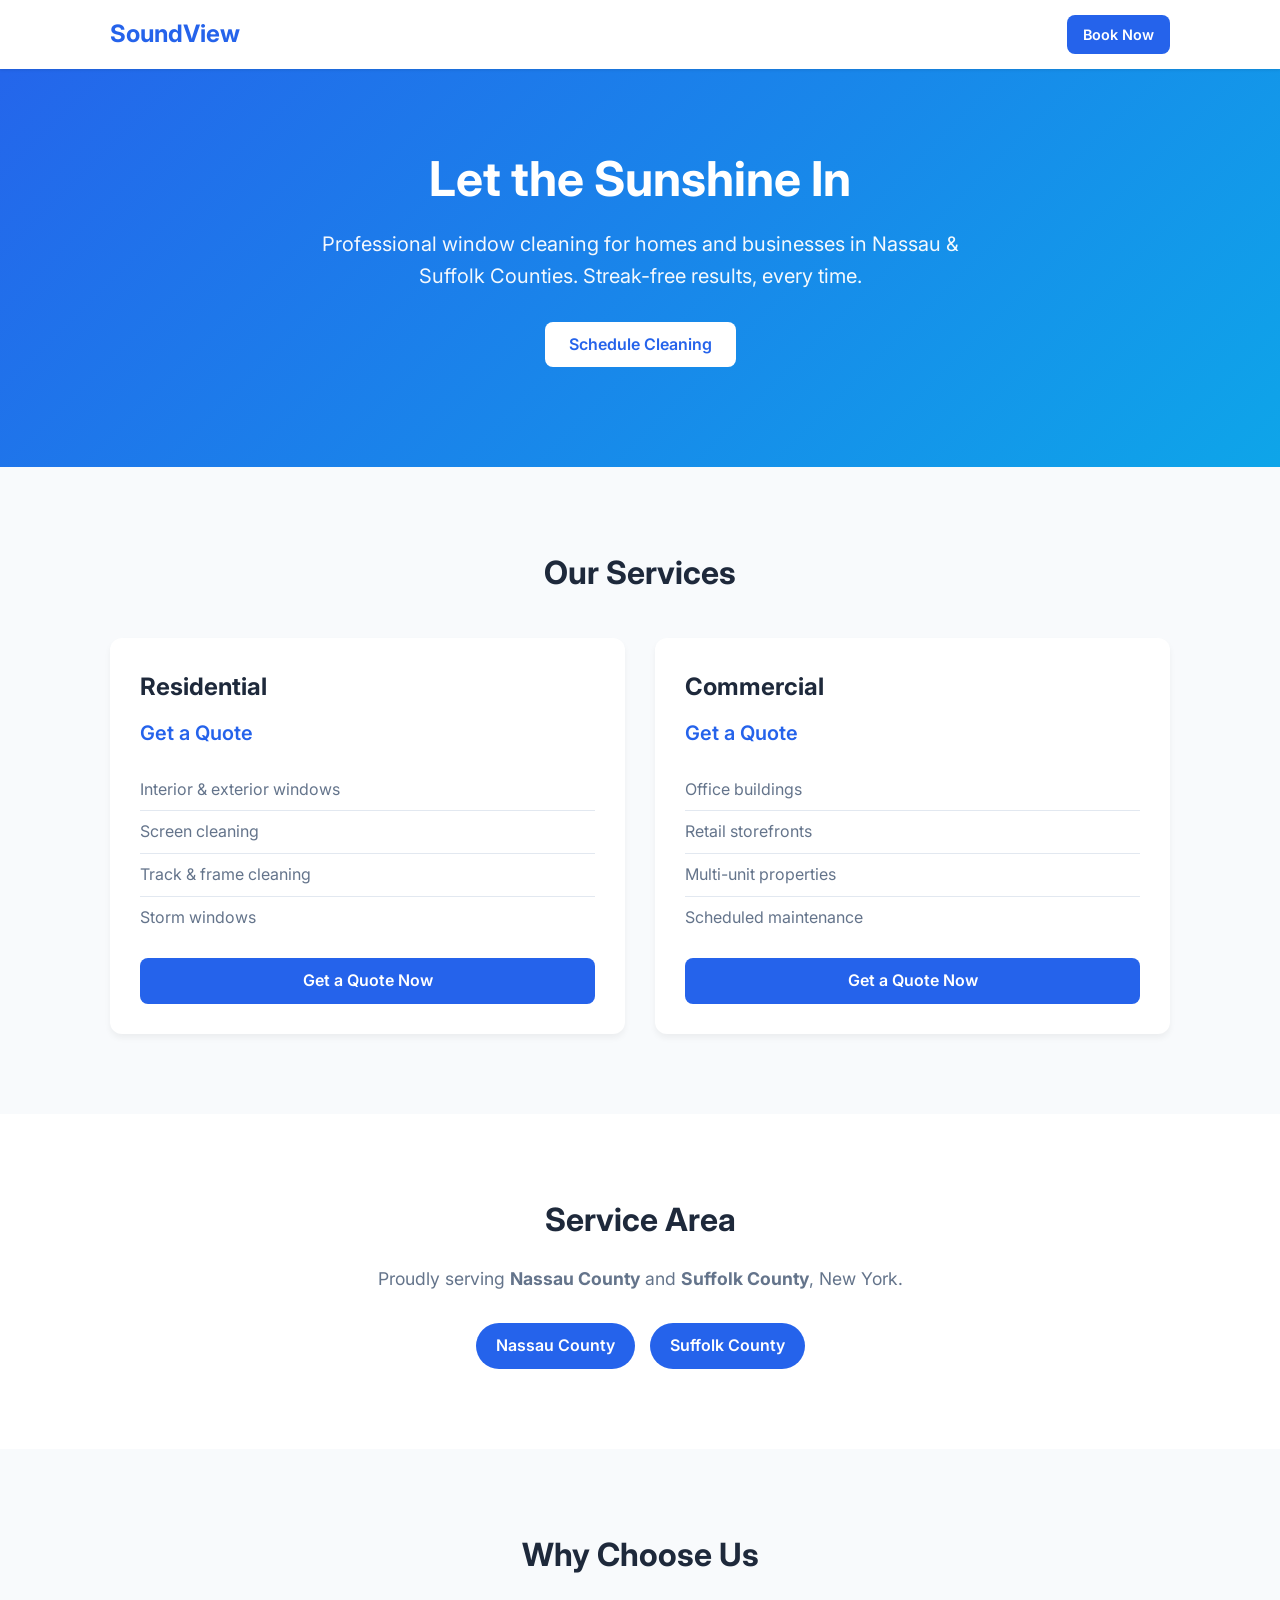
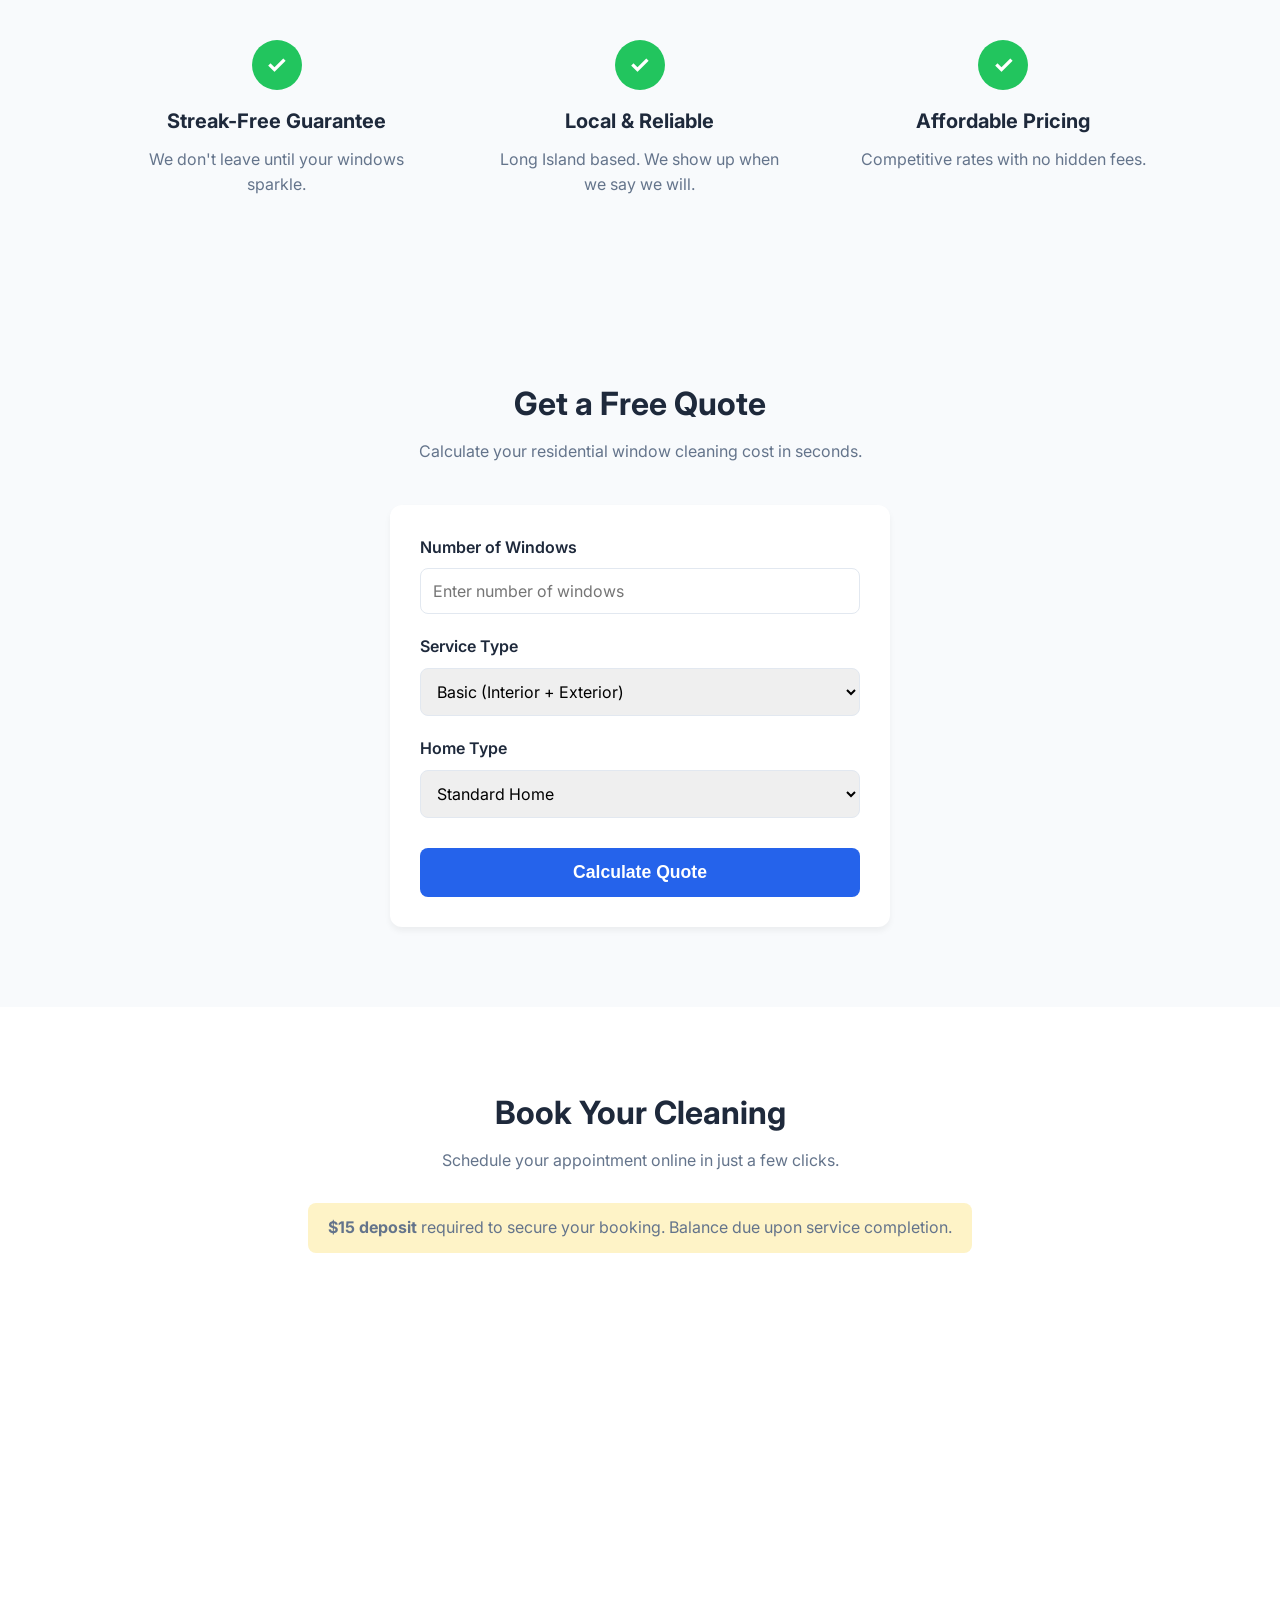
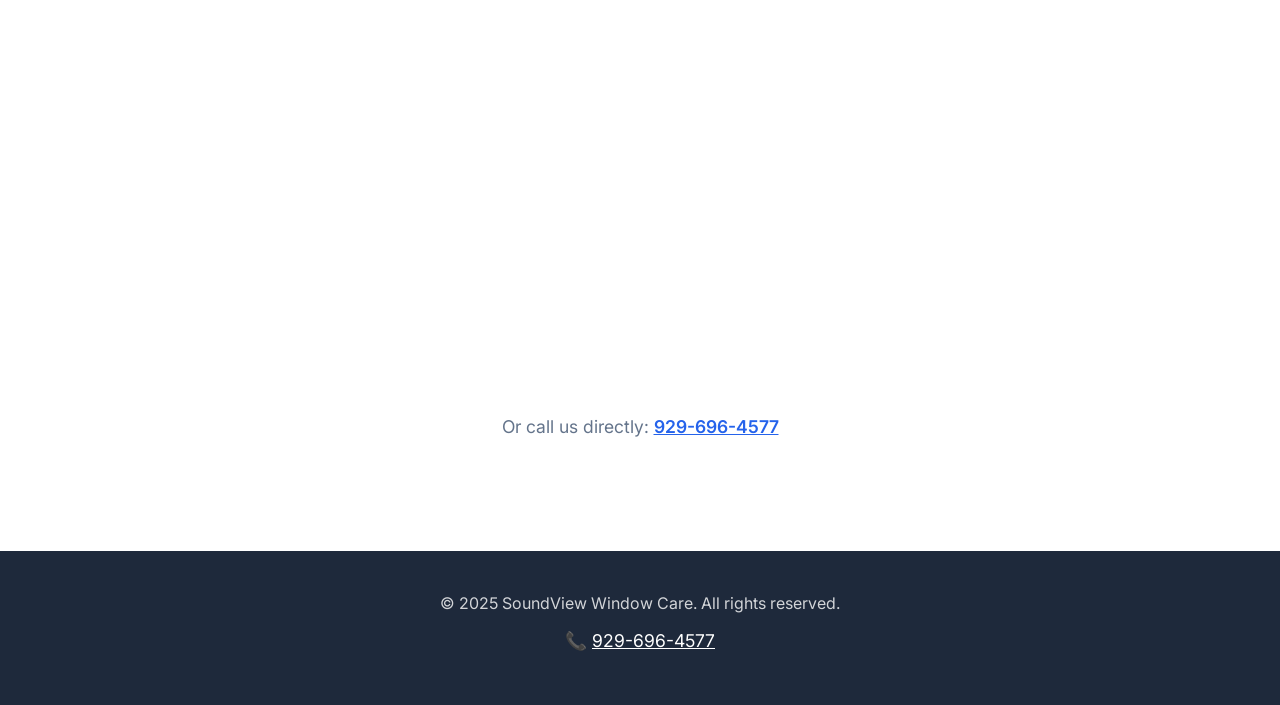
==== index.html @ dafa9735 "Add website source, renamed to SoundView Window Care Adds the actual site (index.html + styles.css)," ====
<!DOCTYPE html>
<html lang="en">
<head>
    <meta charset="UTF-8">
    <meta name="viewport" content="width=device-width, initial-scale=1.0">
    <title>SoundView Window Care | Long Island</title>
    <meta name="description" content="Professional window cleaning services in Nassau & Suffolk Counties. Crystal clear windows, streak-free results. Book online today!">
    <link rel="stylesheet" href="styles.css">
    <link rel="preconnect" href="https://fonts.googleapis.com">
    <link rel="preconnect" href="https://fonts.gstatic.com" crossorigin>
    <link href="https://fonts.googleapis.com/css2?family=Inter:wght@400;600;700&display=swap" rel="stylesheet">
</head>
<body>
    <header>
        <nav>
            <div class="logo">SoundView</div>
            <a href="#book" class="btn btn-small">Book Now</a>
        </nav>
    </header>

    <section class="hero">
        <div class="hero-content">
            <h1>Let the Sunshine In</h1>
            <p>Professional window cleaning for homes and businesses in Nassau & Suffolk Counties. Streak-free results, every time.</p>
            <a href="#book" class="btn btn-primary">Schedule Cleaning</a>
        </div>
    </section>

    <section class="services">
        <div class="container">
            <h2>Our Services</h2>
            <div class="service-grid">
                <div class="service-card">
                    <h3>Residential</h3>
                    <p class="price">Get a Quote</p>
                    <ul>
                        <li>Interior & exterior windows</li>
                        <li>Screen cleaning</li>
                        <li>Track & frame cleaning</li>
                        <li>Storm windows</li>
                    </ul>
                    <a href="#quote" class="btn btn-primary">Get a Quote Now</a>
                </div>
                <div class="service-card">
                    <h3>Commercial</h3>
                    <p class="price">Get a Quote</p>
                    <ul>
                        <li>Office buildings</li>
                        <li>Retail storefronts</li>
                        <li>Multi-unit properties</li>
                        <li>Scheduled maintenance</li>
                    </ul>
                    <a href="#quote" class="btn btn-primary">Get a Quote Now</a>
                </div>
            </div>
        </div>
    </section>

    <section class="areas">
        <div class="container">
            <h2>Service Area</h2>
            <p class="area-text">Proudly serving <strong>Nassau County</strong> and <strong>Suffolk County</strong>, New York.</p>
            <div class="areas-list">
                <span>Nassau County</span>
                <span>Suffolk County</span>
            </div>
        </div>
    </section>

    <section class="why-us">
        <div class="container">
            <h2>Why Choose Us</h2>
            <div class="features">
                <div class="feature">
                    <div class="feature-icon">✓</div>
                    <h3>Streak-Free Guarantee</h3>
                    <p>We don't leave until your windows sparkle.</p>
                </div>
                <div class="feature">
                    <div class="feature-icon">✓</div>
                    <h3>Local & Reliable</h3>
                    <p>Long Island based. We show up when we say we will.</p>
                </div>
                <div class="feature">
                    <div class="feature-icon">✓</div>
                    <h3>Affordable Pricing</h3>
                    <p>Competitive rates with no hidden fees.</p>
                </div>
            </div>
        </div>
    </section>

    <section id="quote" class="quote">
        <div class="container">
            <h2>Get a Free Quote</h2>
            <p>Calculate your residential window cleaning cost in seconds.</p>
            
            <div class="quote-form">
                <div class="form-group">
                    <label for="windowCount">Number of Windows</label>
                    <input type="number" id="windowCount" min="1" placeholder="Enter number of windows">
                </div>
                
                <div class="form-group">
                    <label for="serviceType">Service Type</label>
                    <select id="serviceType">
                        <option value="basic">Basic (Interior + Exterior)</option>
                        <option value="screens">Basic + Screen Cleaning</option>
                        <option value="full">Full Service (Windows + Screens + Tracks + Frames)</option>
                    </select>
                </div>
                
                <div class="form-group">
                    <label for="homeType">Home Type</label>
                    <select id="homeType">
                        <option value="standard">Standard Home</option>
                        <option value="colonial">Colonial (2+ floors)</option>
                        <option value="apartment">Apartment/Condo</option>
                    </select>
                </div>
                
                <button type="button" class="btn btn-primary" onclick="calculateQuote()">Calculate Quote</button>
                
                <div id="quoteResult" class="quote-result" style="display: none;">
                    <h3>Your Estimated Price: <span id="quotePrice">$0</span></h3>
                    <p>This is an estimate. Final price may vary based on condition.</p>
                    <a href="#book" class="btn btn-primary">Book Now</a>
                </div>
            </div>
        </div>
    </section>

    <section id="book" class="booking">
        <div class="container">
            <h2>Book Your Cleaning</h2>
            <p>Schedule your appointment online in just a few clicks.</p>
            <p class="booking-note"><strong>$15 deposit</strong> required to secure your booking. Balance due upon service completion.</p>
            <div class="calendly-embed">
                <!-- Calendly inline widget begin -->
                <div class="calendly-inline-widget" data-url="https://calendly.com/jonclaudferreira/window-cleaning-clone" style="min-width:320px;height:700px;"></div>
                <script type="text/javascript" src="https://assets.calendly.com/assets/external/widget.js" async></script>
                <!-- Calendly inline widget end -->
            </div>
            <p class="alt-booking">Or call us directly: <a href="tel:9296964577">929-696-4577</a></p>
        </div>
    </section>

    <footer>
        <div class="container">
            <p>&copy; 2025 SoundView Window Care. All rights reserved.</p>
            <p class="contact">📞 <a href="tel:9296964577">929-696-4577</a></p>
        </div>
    </footer>

    <script>
        function calculateQuote() {
            const windows = parseInt(document.getElementById('windowCount').value) || 0;
            const serviceType = document.getElementById('serviceType').value;
            const homeType = document.getElementById('homeType').value;
            
            if (windows < 1) {
                alert('Please enter the number of windows');
                return;
            }
            
            // Base price per window
            let pricePerWindow = 10;
            
            // Service type adjustments
            if (serviceType === 'screens') {
                pricePerWindow += 3;
            } else if (serviceType === 'full') {
                pricePerWindow += 6;
            }
            
            // Home type adjustments
            if (homeType === 'colonial') {
                pricePerWindow += 2;
            } else if (homeType === 'apartment') {
                pricePerWindow -= 2;
            }
            
            // Calculate total
            let total = windows * pricePerWindow;
            
            // Apply minimum
            if (total < 75) {
                total = 75;
            }
            
            // Bulk discount
            if (windows >= 20) {
                total = total * 0.9; // 10% off
            }
            
            document.getElementById('quotePrice').textContent = '$' + total.toFixed(0);
            document.getElementById('quoteResult').style.display = 'block';
        }
    </script>
</body>
</html>
---- styles.css ----
* {
    margin: 0;
    padding: 0;
    box-sizing: border-box;
}

:root {
    --primary: #2563eb;
    --primary-dark: #1d4ed8;
    --secondary: #0ea5e9;
    --dark: #1e293b;
    --light: #f8fafc;
    --white: #ffffff;
    --gray: #64748b;
    --success: #22c55e;
}

body {
    font-family: 'Inter', -apple-system, BlinkMacSystemFont, sans-serif;
    line-height: 1.6;
    color: var(--dark);
    background: var(--white);
}

.container {
    max-width: 1100px;
    margin: 0 auto;
    padding: 0 20px;
}

/* Header */
header {
    background: var(--white);
    box-shadow: 0 1px 3px rgba(0,0,0,0.1);
    position: fixed;
    width: 100%;
    top: 0;
    z-index: 100;
}

nav {
    max-width: 1100px;
    margin: 0 auto;
    padding: 15px 20px;
    display: flex;
    justify-content: space-between;
    align-items: center;
}

.logo {
    font-size: 1.5rem;
    font-weight: 700;
    color: var(--primary);
}

.btn {
    display: inline-block;
    padding: 10px 24px;
    border-radius: 8px;
    text-decoration: none;
    font-weight: 600;
    transition: all 0.2s;
    border: none;
    cursor: pointer;
}

.btn-primary {
    background: var(--primary);
    color: var(--white);
}

.btn-primary:hover {
    background: var(--primary-dark);
    transform: translateY(-1px);
}

.btn-small {
    background: var(--primary);
    color: var(--white);
    padding: 8px 16px;
    font-size: 0.9rem;
}

/* Hero */
.hero {
    background: linear-gradient(135deg, var(--primary) 0%, var(--secondary) 100%);
    padding: 150px 20px 100px;
    text-align: center;
    color: var(--white);
}

.hero-content {
    max-width: 700px;
    margin: 0 auto;
}

.hero h1 {
    font-size: 3rem;
    font-weight: 700;
    margin-bottom: 20px;
    line-height: 1.2;
}

.hero p {
    font-size: 1.25rem;
    opacity: 0.95;
    margin-bottom: 30px;
}

.hero .btn-primary {
    background: var(--white);
    color: var(--primary);
}

.hero .btn-primary:hover {
    background: var(--light);
    transform: translateY(-1px);
}

/* Services */
.services {
    padding: 80px 20px;
    background: var(--light);
}

.services h2 {
    text-align: center;
    font-size: 2rem;
    margin-bottom: 40px;
    color: var(--dark);
}

.service-grid {
    display: grid;
    grid-template-columns: repeat(auto-fit, minmax(300px, 1fr));
    gap: 30px;
}

.service-card {
    background: var(--white);
    padding: 30px;
    border-radius: 12px;
    box-shadow: 0 4px 6px rgba(0,0,0,0.05);
}

.service-card h3 {
    font-size: 1.5rem;
    margin-bottom: 10px;
    color: var(--dark);
}

.service-card .price {
    font-size: 1.25rem;
    color: var(--primary);
    font-weight: 600;
    margin-bottom: 20px;
}

.service-card ul {
    list-style: none;
}

.service-card ul li {
    padding: 8px 0;
    border-bottom: 1px solid #e2e8f0;
    color: var(--gray);
}

.service-card ul li:last-child {
    border-bottom: none;
}

.service-card .btn {
    display: block;
    text-align: center;
    margin-top: 20px;
}

/* Areas */
.areas {
    padding: 80px 20px;
    text-align: center;
}

.areas h2 {
    font-size: 2rem;
    margin-bottom: 20px;
}

.area-text {
    font-size: 1.1rem;
    color: var(--gray);
    margin-bottom: 30px;
}

.areas-list {
    display: flex;
    justify-content: center;
    gap: 15px;
    flex-wrap: wrap;
}

.areas-list span {
    background: var(--primary);
    color: var(--white);
    padding: 10px 20px;
    border-radius: 25px;
    font-weight: 600;
}

/* Why Us */
.why-us {
    padding: 80px 20px;
    background: var(--light);
}

.why-us h2 {
    text-align: center;
    font-size: 2rem;
    margin-bottom: 40px;
}

.features {
    display: grid;
    grid-template-columns: repeat(auto-fit, minmax(250px, 1fr));
    gap: 30px;
}

.feature {
    text-align: center;
    padding: 20px;
}

.feature-icon {
    width: 50px;
    height: 50px;
    background: var(--success);
    color: var(--white);
    border-radius: 50%;
    display: flex;
    align-items: center;
    justify-content: center;
    font-size: 1.5rem;
    font-weight: 700;
    margin: 0 auto 15px;
}

.feature h3 {
    font-size: 1.25rem;
    margin-bottom: 10px;
}

.feature p {
    color: var(--gray);
}

/* Booking */
.booking {
    padding: 80px 20px;
    text-align: center;
}

.booking h2 {
    font-size: 2rem;
    margin-bottom: 10px;
}

.booking > .container > p {
    color: var(--gray);
    margin-bottom: 30px;
}

.calendly-embed {
    max-width: 100%;
    margin: 0 auto 30px;
}

.alt-booking {
    font-size: 1.1rem;
}

.alt-booking a {
    color: var(--primary);
    font-weight: 600;
}

/* Quote Section */
.quote {
    padding: 80px 20px;
    background: var(--light);
}

.quote h2 {
    text-align: center;
    font-size: 2rem;
    margin-bottom: 10px;
}

.quote > .container > p {
    text-align: center;
    color: var(--gray);
    margin-bottom: 40px;
}

.quote-form {
    max-width: 500px;
    margin: 0 auto;
    background: var(--white);
    padding: 30px;
    border-radius: 12px;
    box-shadow: 0 4px 6px rgba(0,0,0,0.05);
}

.form-group {
    margin-bottom: 20px;
}

.form-group label {
    display: block;
    font-weight: 600;
    margin-bottom: 8px;
    color: var(--dark);
}

.form-group input,
.form-group select {
    width: 100%;
    padding: 12px;
    border: 1px solid #e2e8f0;
    border-radius: 8px;
    font-size: 1rem;
    font-family: inherit;
}

.form-group input:focus,
.form-group select:focus {
    outline: none;
    border-color: var(--primary);
    box-shadow: 0 0 0 3px rgba(37, 99, 235, 0.1);
}

.quote-form .btn {
    width: 100%;
    padding: 14px;
    font-size: 1.1rem;
    margin-top: 10px;
}

.quote-result {
    margin-top: 30px;
    padding: 20px;
    background: #dcfce7;
    border-radius: 8px;
    text-align: center;
}

.quote-result h3 {
    color: #166534;
    font-size: 1.5rem;
    margin-bottom: 10px;
}

.quote-result p {
    color: #166534;
    margin-bottom: 15px;
}

.booking-note {
    background: #fef3c7;
    color: #92400e;
    padding: 12px 20px;
    border-radius: 8px;
    display: inline-block;
    margin-bottom: 20px;
    font-size: 1rem;
}

/* Footer */
footer {
    background: var(--dark);
    color: var(--white);
    padding: 40px 20px;
    text-align: center;
}

footer p {
    opacity: 0.8;
    margin-bottom: 10px;
}

footer .contact {
    font-size: 1.1rem;
    opacity: 1;
}

footer a {
    color: var(--white);
}

/* Responsive */
@media (max-width: 768px) {
    .hero h1 {
        font-size: 2rem;
    }
    
    .hero p {
        font-size: 1rem;
    }
    
    .service-grid {
        grid-template-columns: 1fr;
    }
}
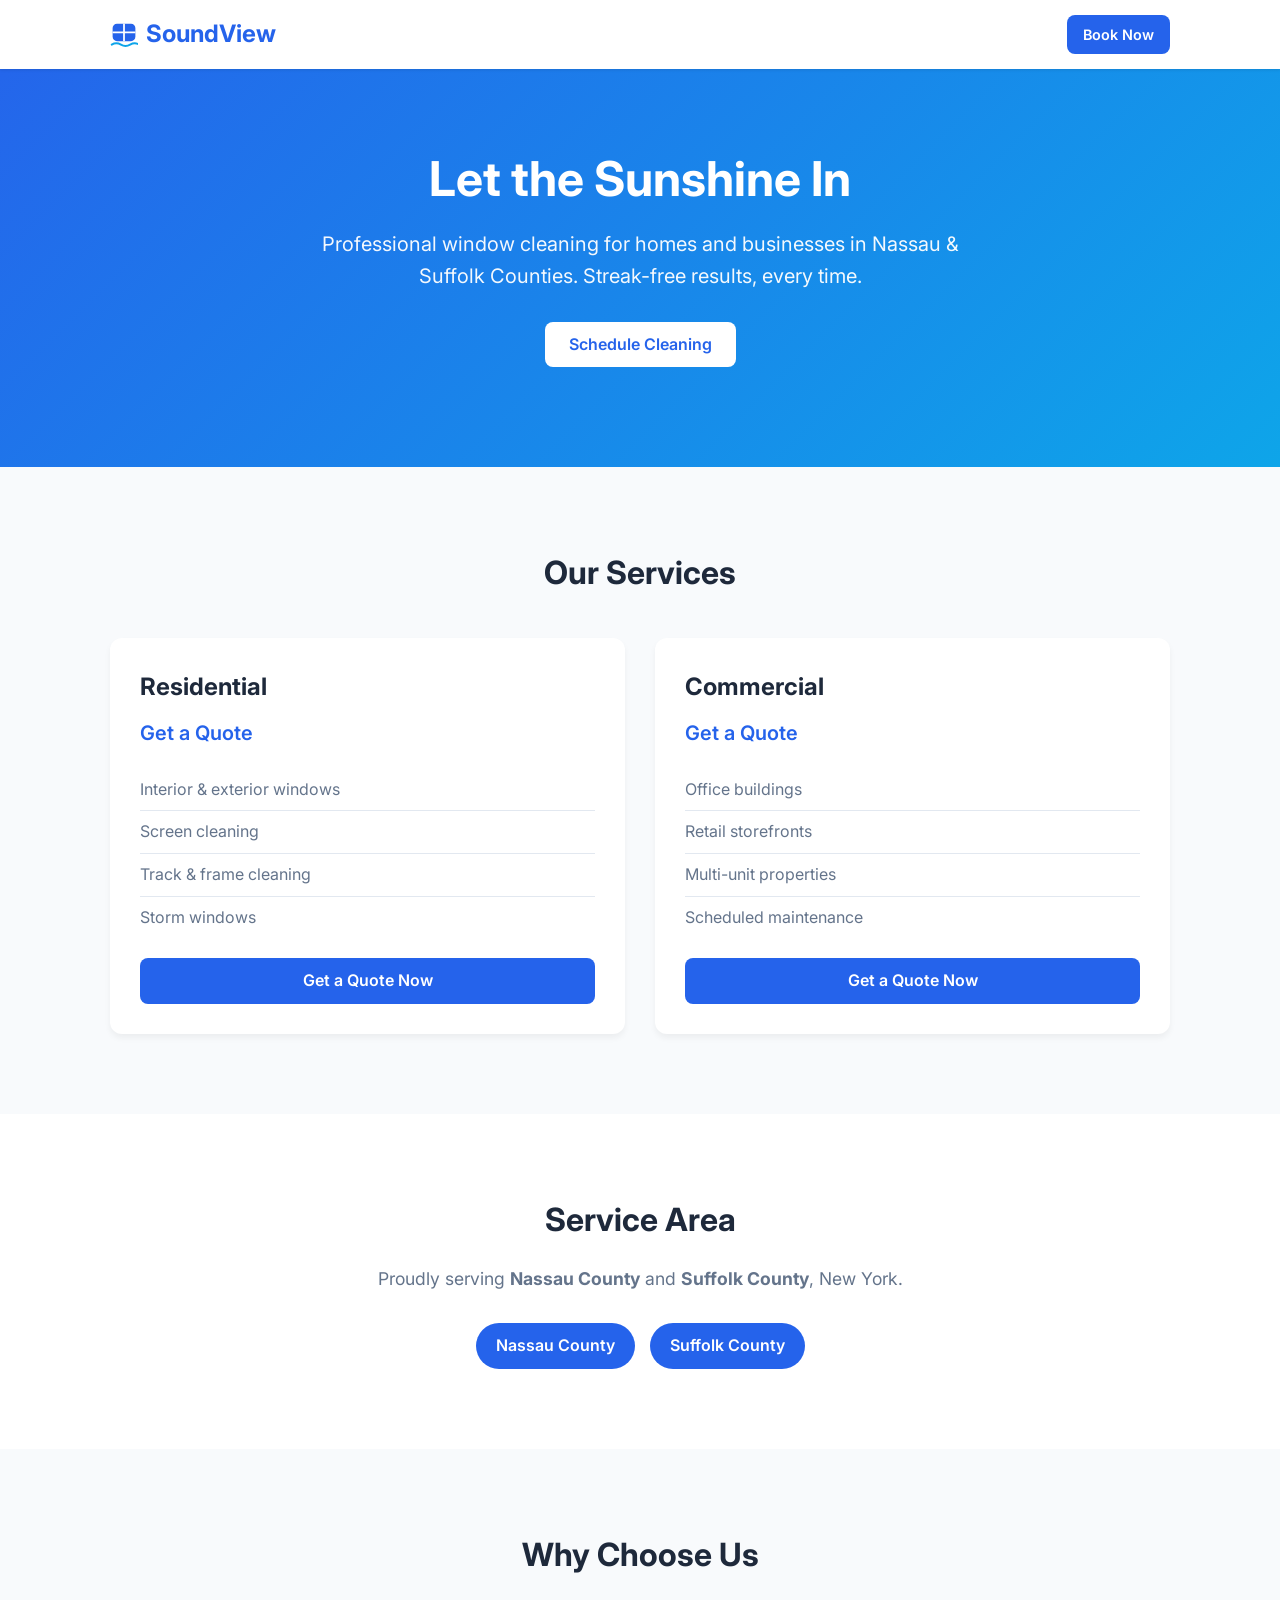
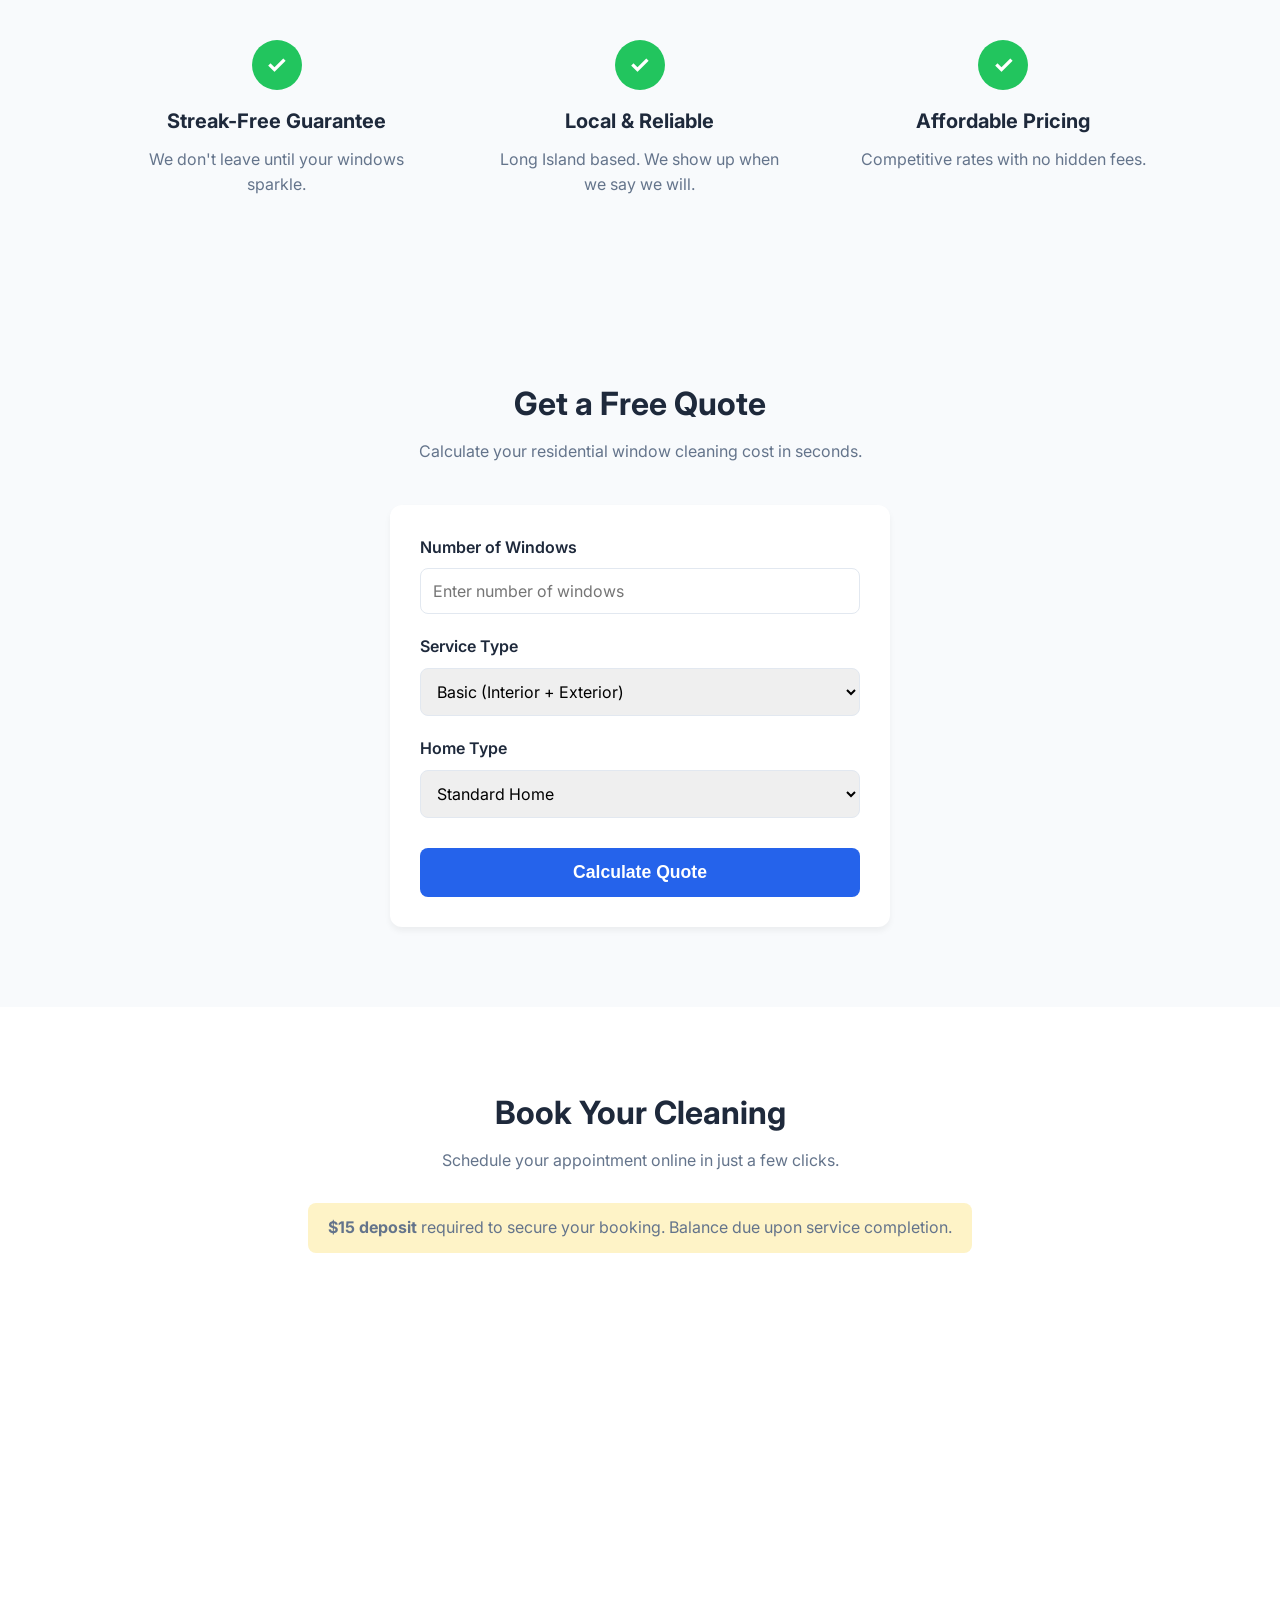
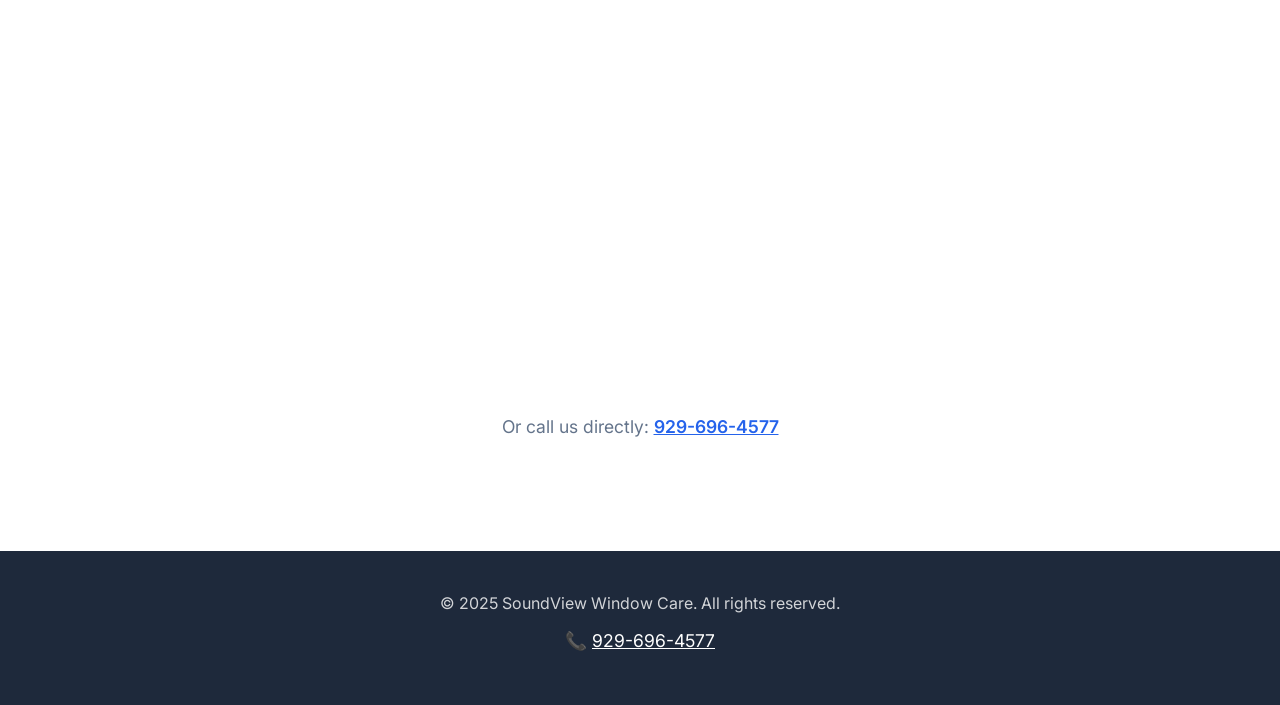
==== commit 60bfea04: "Add SVG logo icon to header and favicon link Co-Authored-By: Claude Sonnet 5 <noreply@anthropic.com>" ====
--- a/index.html
+++ b/index.html
@@ -5,6 +5,42 @@
     <meta name="viewport" content="width=device-width, initial-scale=1.0">
     <title>SoundView Window Care | Long Island</title>
     <meta name="description" content="Professional window cleaning services in Nassau & Suffolk Counties. Crystal clear windows, streak-free results. Book online today!">
+    <link rel="canonical" href="https://kaleidoscopic-starlight-68686d.netlify.app/">
+
+    <!-- Social preview -->
+    <meta property="og:type" content="website">
+    <meta property="og:site_name" content="SoundView Window Care">
+    <meta property="og:title" content="SoundView Window Care | Long Island Window Cleaning">
+    <meta property="og:description" content="Professional window cleaning for Nassau & Suffolk Counties. Streak-free results, instant online quote, book in minutes.">
+    <meta property="og:url" content="https://kaleidoscopic-starlight-68686d.netlify.app/">
+    <meta name="twitter:card" content="summary">
+    <meta name="twitter:title" content="SoundView Window Care | Long Island Window Cleaning">
+    <meta name="twitter:description" content="Professional window cleaning for Nassau & Suffolk Counties. Streak-free results, instant online quote, book in minutes.">
+
+    <!-- LocalBusiness structured data -->
+    <script type="application/ld+json">
+    {
+      "@context": "https://schema.org",
+      "@type": "LocalBusiness",
+      "name": "SoundView Window Care",
+      "url": "https://kaleidoscopic-starlight-68686d.netlify.app/",
+      "telephone": "+1-929-696-4577",
+      "priceRange": "$75+",
+      "areaServed": [
+        { "@type": "AdministrativeArea", "name": "Nassau County, NY" },
+        { "@type": "AdministrativeArea", "name": "Suffolk County, NY" },
+        { "@type": "City", "name": "Huntington, NY" },
+        { "@type": "City", "name": "Northport, NY" },
+        { "@type": "City", "name": "Oyster Bay, NY" },
+        { "@type": "City", "name": "Cold Spring Harbor, NY" },
+        { "@type": "City", "name": "Bayville, NY" },
+        { "@type": "City", "name": "Locust Valley, NY" },
+        { "@type": "City", "name": "Centerport, NY" }
+      ]
+    }
+    </script>
+
+    <link rel="icon" type="image/svg+xml" href="favicon.svg">
     <link rel="stylesheet" href="styles.css">
     <link rel="preconnect" href="https://fonts.googleapis.com">
     <link rel="preconnect" href="https://fonts.gstatic.com" crossorigin>
@@ -13,7 +49,7 @@
 <body>
     <header>
         <nav>
-            <div class="logo">SoundView</div>
+            <div class="logo"><svg width="28" height="28" viewBox="0 0 32 32" fill="none" xmlns="http://www.w3.org/2000/svg" aria-hidden="true"><rect x="3" y="3" width="26" height="20" rx="5" fill="#2563eb"/><rect x="15" y="3" width="2" height="20" fill="#ffffff"/><rect x="3" y="12" width="26" height="2" fill="#ffffff"/><path d="M2 27c3.5-2 7-2 10.5 0s7 2 10.5 0 7-2 10.5 0" stroke="#0ea5e9" stroke-width="2.2" stroke-linecap="round" fill="none"/></svg>SoundView</div>
             <a href="#book" class="btn btn-small">Book Now</a>
         </nav>
     </header>
--- a/styles.css
+++ b/styles.css
@@ -48,6 +48,9 @@
 }
 
 .logo {
+    display: flex;
+    align-items: center;
+    gap: 8px;
     font-size: 1.5rem;
     font-weight: 700;
     color: var(--primary);
